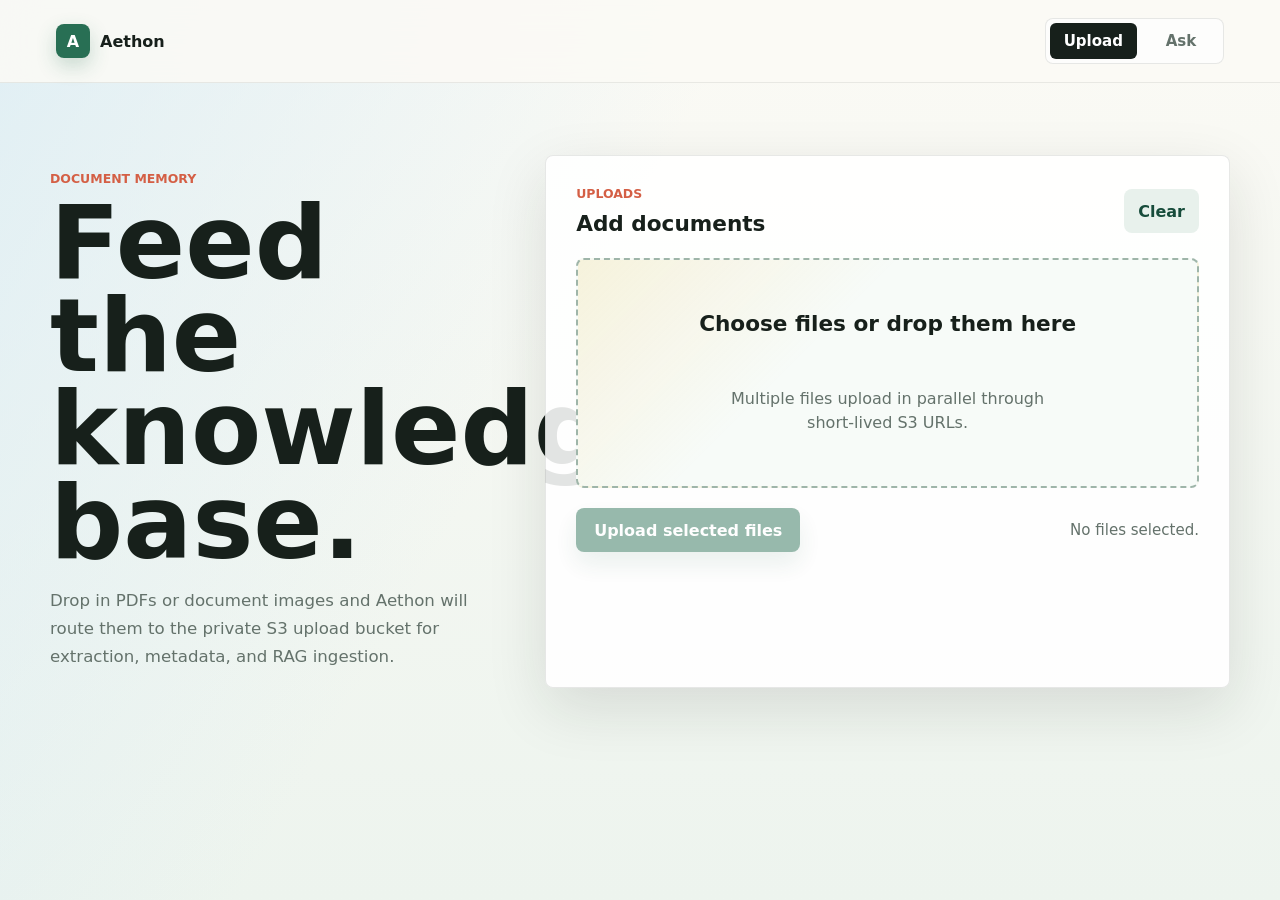
==== Frontend/index.html @ bca4137b "Add frontend" ====
<!doctype html>
<html lang="en">
  <head>
    <meta charset="utf-8">
    <meta name="viewport" content="width=device-width, initial-scale=1">
    <title>Aethon Uploads</title>
    <link rel="stylesheet" href="styles.css">
    <script src="config.js" defer></script>
    <script src="app.js" defer></script>
  </head>
  <body data-page="upload">
    <header class="topbar">
      <a class="brand" href="index.html" aria-label="Aethon uploads">
        <span class="brand-mark">A</span>
        <span>Aethon</span>
      </a>
      <nav class="nav" aria-label="Primary">
        <a class="nav-link active" href="index.html">Upload</a>
        <a class="nav-link" href="chat.html">Ask</a>
      </nav>
    </header>

    <main class="workspace upload-workspace">
      <section class="intro-panel">
        <p class="eyebrow">Document memory</p>
        <h1>Feed the knowledge base.</h1>
        <p class="lede">Drop in PDFs or document images and Aethon will route them to the private S3 upload bucket for extraction, metadata, and RAG ingestion.</p>
      </section>

      <section class="tool-panel" aria-labelledby="upload-heading">
        <div class="panel-head">
          <div>
            <p class="eyebrow">Uploads</p>
            <h2 id="upload-heading">Add documents</h2>
          </div>
          <button class="ghost-button" id="clearUploadsButton" type="button">Clear</button>
        </div>

        <label class="dropzone" id="dropzone">
          <input id="fileInput" type="file" multiple>
          <span class="drop-title">Choose files or drop them here</span>
          <span class="drop-copy">Multiple files upload in parallel through short-lived S3 URLs.</span>
        </label>

        <div class="upload-actions">
          <button class="primary-button" id="uploadButton" type="button" disabled>Upload selected files</button>
          <p class="status-line" id="uploadStatus">No files selected.</p>
        </div>

        <div class="file-list" id="fileList" aria-live="polite"></div>
      </section>
    </main>
  </body>
</html>
---- Frontend/styles.css ----
:root {
  --ink: #17201b;
  --muted: #64726b;
  --line: #d7ded8;
  --paper: #fbfaf5;
  --panel: #ffffff;
  --leaf: #286f54;
  --leaf-dark: #174c3b;
  --coral: #d45f45;
  --sky: #d9ecf4;
  --amber: #f4c95d;
  --shadow: 0 20px 60px rgba(23, 32, 27, 0.12);
}

* {
  box-sizing: border-box;
}

body {
  margin: 0;
  min-height: 100vh;
  color: var(--ink);
  background:
    linear-gradient(120deg, rgba(217, 236, 244, 0.78), transparent 42%),
    linear-gradient(180deg, var(--paper), #edf4ee);
  font-family: Inter, ui-sans-serif, system-ui, -apple-system, BlinkMacSystemFont, "Segoe UI", sans-serif;
}

button,
input,
textarea {
  font: inherit;
}

a {
  color: inherit;
  text-decoration: none;
}

.topbar {
  position: sticky;
  top: 0;
  z-index: 10;
  display: flex;
  align-items: center;
  justify-content: space-between;
  gap: 24px;
  padding: 18px clamp(18px, 5vw, 56px);
  border-bottom: 1px solid rgba(23, 32, 27, 0.08);
  background: rgba(251, 250, 245, 0.88);
  backdrop-filter: blur(18px);
}

.brand,
.nav {
  display: flex;
  align-items: center;
}

.brand {
  gap: 10px;
  font-weight: 800;
}

.brand-mark {
  display: grid;
  width: 34px;
  height: 34px;
  place-items: center;
  border-radius: 8px;
  color: #ffffff;
  background: var(--leaf);
  box-shadow: 0 8px 20px rgba(40, 111, 84, 0.24);
}

.nav {
  gap: 6px;
  padding: 4px;
  border: 1px solid rgba(23, 32, 27, 0.1);
  border-radius: 8px;
  background: rgba(255, 255, 255, 0.72);
}

.nav-link {
  min-width: 76px;
  padding: 9px 14px;
  border-radius: 6px;
  color: var(--muted);
  font-size: 0.94rem;
  font-weight: 700;
  text-align: center;
}

.nav-link.active {
  color: #ffffff;
  background: var(--ink);
}

.workspace {
  display: grid;
  grid-template-columns: minmax(240px, 0.85fr) minmax(320px, 1.35fr);
  gap: clamp(24px, 5vw, 64px);
  width: min(1180px, calc(100% - 36px));
  margin: 0 auto;
  padding: clamp(34px, 6vw, 72px) 0;
}

.intro-panel {
  align-self: start;
  padding-top: 16px;
}

.eyebrow {
  margin: 0 0 10px;
  color: var(--coral);
  font-size: 0.78rem;
  font-weight: 800;
  letter-spacing: 0;
  text-transform: uppercase;
}

h1,
h2,
p {
  margin-top: 0;
}

h1 {
  max-width: 10ch;
  margin-bottom: 18px;
  font-size: clamp(3rem, 8vw, 6.8rem);
  line-height: 0.91;
}

h2 {
  margin-bottom: 0;
  font-size: 1.35rem;
}

.lede {
  max-width: 440px;
  color: var(--muted);
  font-size: 1.04rem;
  line-height: 1.7;
}

.tool-panel,
.chat-panel {
  min-width: 0;
  border: 1px solid rgba(23, 32, 27, 0.1);
  border-radius: 8px;
  background: rgba(255, 255, 255, 0.88);
  box-shadow: var(--shadow);
}

.tool-panel {
  padding: clamp(18px, 4vw, 30px);
}

.chat-panel {
  display: grid;
  grid-template-rows: auto minmax(360px, 58vh) auto;
  overflow: hidden;
}

.panel-head {
  display: flex;
  align-items: center;
  justify-content: space-between;
  gap: 16px;
  margin-bottom: 22px;
}

.chat-panel .panel-head {
  padding: clamp(18px, 4vw, 28px) clamp(18px, 4vw, 30px) 0;
}

.ghost-button,
.primary-button {
  min-height: 44px;
  border: 0;
  border-radius: 8px;
  cursor: pointer;
  font-weight: 800;
}

.ghost-button {
  padding: 0 14px;
  color: var(--leaf-dark);
  background: #e8f1ec;
}

.primary-button {
  padding: 0 18px;
  color: #ffffff;
  background: var(--leaf);
  box-shadow: 0 12px 24px rgba(40, 111, 84, 0.2);
}

.primary-button:disabled,
.ghost-button:disabled {
  cursor: not-allowed;
  opacity: 0.48;
}

.dropzone {
  display: grid;
  min-height: 230px;
  place-items: center;
  padding: 30px;
  border: 2px dashed #9eb5a9;
  border-radius: 8px;
  background:
    linear-gradient(135deg, rgba(244, 201, 93, 0.18), transparent 38%),
    #f7fbf8;
  text-align: center;
  cursor: pointer;
  transition: border-color 160ms ease, transform 160ms ease, background 160ms ease;
}

.dropzone.dragging {
  border-color: var(--leaf);
  background: #eef8f1;
  transform: translateY(-2px);
}

.dropzone input {
  position: absolute;
  width: 1px;
  height: 1px;
  overflow: hidden;
  clip: rect(0, 0, 0, 0);
}

.drop-title,
.drop-copy {
  display: block;
}

.drop-title {
  margin-bottom: 8px;
  font-size: 1.35rem;
  font-weight: 850;
}

.drop-copy {
  max-width: 340px;
  color: var(--muted);
  line-height: 1.5;
}

.upload-actions {
  display: flex;
  align-items: center;
  justify-content: space-between;
  gap: 16px;
  margin: 20px 0;
}

.status-line {
  margin: 0;
  color: var(--muted);
  font-size: 0.94rem;
  text-align: right;
}

.file-list {
  display: grid;
  gap: 10px;
}

.file-row {
  display: grid;
  grid-template-columns: 1fr auto;
  gap: 16px;
  align-items: center;
  padding: 14px;
  border: 1px solid var(--line);
  border-radius: 8px;
  background: #ffffff;
}

.file-name {
  margin-bottom: 4px;
  overflow-wrap: anywhere;
  font-weight: 750;
}

.file-meta {
  color: var(--muted);
  font-size: 0.88rem;
}

.pill {
  min-width: 92px;
  padding: 7px 10px;
  border-radius: 999px;
  color: var(--leaf-dark);
  background: #e8f1ec;
  font-size: 0.8rem;
  font-weight: 850;
  text-align: center;
}

.pill.error {
  color: #8b2c1d;
  background: #ffe4dd;
}

.pill.done {
  color: #ffffff;
  background: var(--leaf);
}

.messages {
  display: flex;
  flex-direction: column;
  gap: 14px;
  overflow-y: auto;
  padding: 18px clamp(18px, 4vw, 30px);
}

.message {
  max-width: min(720px, 88%);
  padding: 14px 16px;
  border-radius: 8px;
  line-height: 1.58;
}

.message p {
  margin-bottom: 0;
  white-space: pre-wrap;
}

.message.user {
  align-self: flex-end;
  color: #ffffff;
  background: var(--leaf);
}

.message.assistant {
  align-self: flex-start;
  border: 1px solid var(--line);
  background: #ffffff;
}

.citations {
  display: grid;
  gap: 8px;
  margin-top: 12px;
}

.citation {
  padding: 10px;
  border-left: 3px solid var(--amber);
  color: var(--muted);
  background: #fffaf0;
  font-size: 0.86rem;
}

.composer {
  display: grid;
  grid-template-columns: 1fr auto;
  gap: 12px;
  padding: 16px clamp(18px, 4vw, 30px) clamp(18px, 4vw, 30px);
  border-top: 1px solid rgba(23, 32, 27, 0.08);
  background: rgba(255, 255, 255, 0.92);
}

.composer textarea {
  width: 100%;
  min-height: 68px;
  max-height: 160px;
  resize: vertical;
  border: 1px solid var(--line);
  border-radius: 8px;
  padding: 13px 14px;
  color: var(--ink);
  background: #ffffff;
}

.composer textarea:focus,
.dropzone:focus-within {
  outline: 3px solid rgba(40, 111, 84, 0.18);
  outline-offset: 2px;
}

.sr-only {
  position: absolute;
  width: 1px;
  height: 1px;
  padding: 0;
  margin: -1px;
  overflow: hidden;
  clip: rect(0, 0, 0, 0);
  white-space: nowrap;
  border: 0;
}

@media (max-width: 820px) {
  .workspace {
    grid-template-columns: 1fr;
    padding-top: 28px;
  }

  h1 {
    max-width: 12ch;
    font-size: clamp(2.8rem, 16vw, 4.8rem);
  }

  .topbar,
  .upload-actions,
  .composer {
    align-items: stretch;
  }

  .upload-actions,
  .composer {
    grid-template-columns: 1fr;
    flex-direction: column;
  }

  .status-line {
    text-align: left;
  }

  .chat-panel {
    grid-template-rows: auto minmax(320px, 56vh) auto;
  }

  .message {
    max-width: 100%;
  }
}

@media (max-width: 520px) {
  .topbar {
    padding: 14px 14px;
  }

  .brand span:last-child {
    display: none;
  }

  .nav-link {
    min-width: 68px;
    padding-inline: 10px;
  }

  .file-row {
    grid-template-columns: 1fr;
  }

  .pill {
    justify-self: start;
  }
}
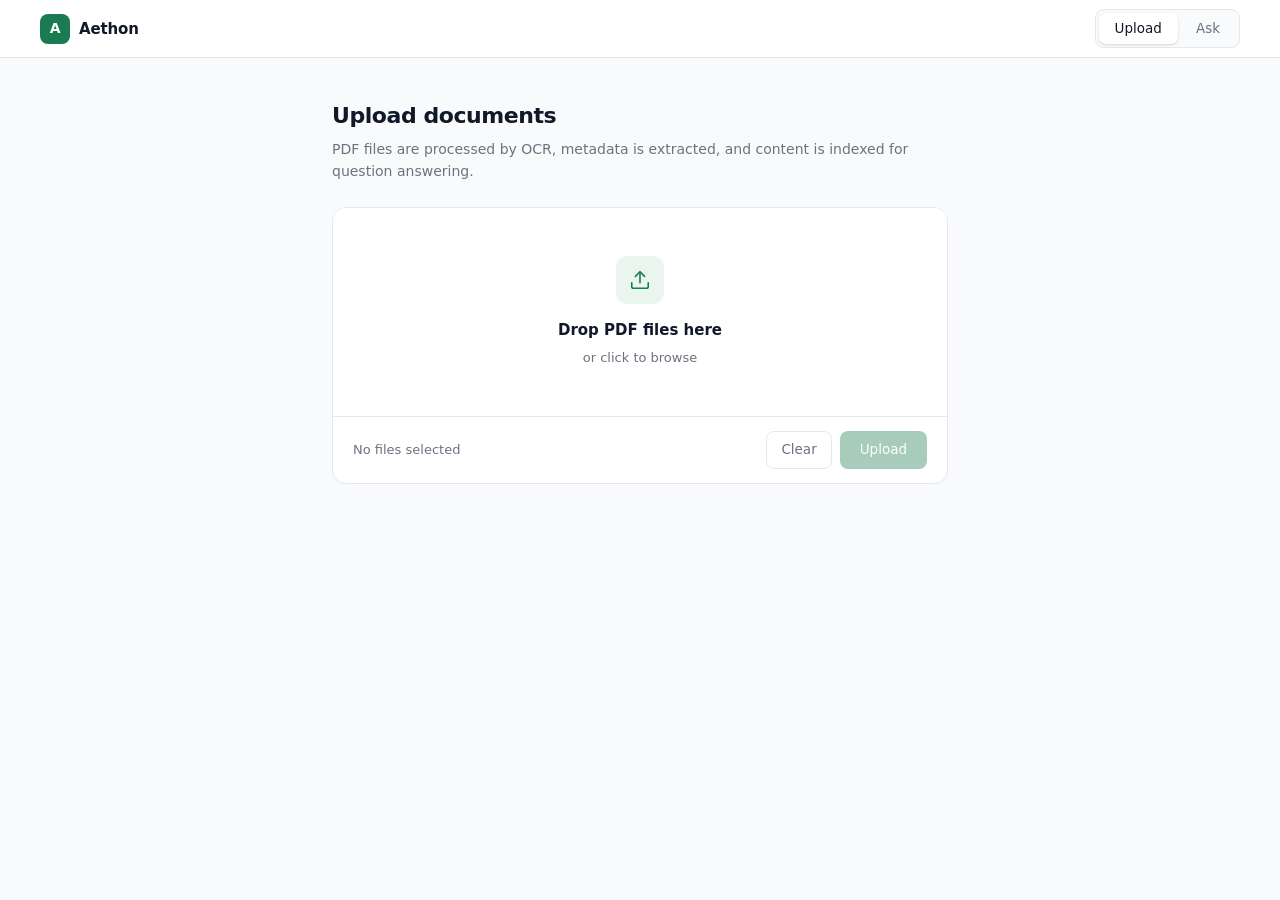
==== commit 927c90c1: "update UI" ====
--- a/Frontend/index.html
+++ b/Frontend/index.html
@@ -3,16 +3,16 @@
   <head>
     <meta charset="utf-8">
     <meta name="viewport" content="width=device-width, initial-scale=1">
-    <title>Aethon Uploads</title>
+    <title>Aethon · Upload</title>
     <link rel="stylesheet" href="styles.css">
     <script src="config.js" defer></script>
     <script src="app.js" defer></script>
   </head>
   <body data-page="upload">
     <header class="topbar">
-      <a class="brand" href="index.html" aria-label="Aethon uploads">
+      <a class="brand" href="index.html" aria-label="Aethon home">
         <span class="brand-mark">A</span>
-        <span>Aethon</span>
+        <span class="brand-name">Aethon</span>
       </a>
       <nav class="nav" aria-label="Primary">
         <a class="nav-link active" href="index.html">Upload</a>
@@ -20,35 +20,36 @@
       </nav>
     </header>
 
-    <main class="workspace upload-workspace">
-      <section class="intro-panel">
-        <p class="eyebrow">Document memory</p>
-        <h1>Feed the knowledge base.</h1>
-        <p class="lede">Drop in PDFs or document images and Aethon will route them to the private S3 upload bucket for extraction, metadata, and RAG ingestion.</p>
-      </section>
+    <main class="page upload-page">
+      <div class="page-header">
+        <h1>Upload documents</h1>
+        <p class="page-desc">PDF files are processed by OCR, metadata is extracted, and content is indexed for question answering.</p>
+      </div>
 
-      <section class="tool-panel" aria-labelledby="upload-heading">
-        <div class="panel-head">
-          <div>
-            <p class="eyebrow">Uploads</p>
-            <h2 id="upload-heading">Add documents</h2>
+      <div class="card">
+        <label class="dropzone" id="dropzone">
+          <input id="fileInput" type="file" multiple accept=".pdf">
+          <div class="drop-icon">
+            <svg width="22" height="22" viewBox="0 0 24 24" fill="none" stroke="currentColor" stroke-width="1.75" stroke-linecap="round" stroke-linejoin="round">
+              <path d="M21 15v4a2 2 0 0 1-2 2H5a2 2 0 0 1-2-2v-4"/>
+              <polyline points="17 8 12 3 7 8"/>
+              <line x1="12" y1="3" x2="12" y2="15"/>
+            </svg>
           </div>
-          <button class="ghost-button" id="clearUploadsButton" type="button">Clear</button>
-        </div>
-
-        <label class="dropzone" id="dropzone">
-          <input id="fileInput" type="file" multiple>
-          <span class="drop-title">Choose files or drop them here</span>
-          <span class="drop-copy">Multiple files upload in parallel through short-lived S3 URLs.</span>
+          <span class="drop-title">Drop PDF files here</span>
+          <span class="drop-hint">or click to browse</span>
         </label>
 
-        <div class="upload-actions">
-          <button class="primary-button" id="uploadButton" type="button" disabled>Upload selected files</button>
-          <p class="status-line" id="uploadStatus">No files selected.</p>
+        <div class="file-list" id="fileList" aria-live="polite"></div>
+
+        <div class="upload-footer">
+          <span class="status-line" id="uploadStatus">No files selected</span>
+          <div class="upload-actions">
+            <button class="btn-ghost" id="clearUploadsButton" type="button">Clear</button>
+            <button class="btn-primary" id="uploadButton" type="button" disabled>Upload</button>
+          </div>
         </div>
-
-        <div class="file-list" id="fileList" aria-live="polite"></div>
-      </section>
+      </div>
     </main>
   </body>
 </html>
--- a/Frontend/styles.css
+++ b/Frontend/styles.css
@@ -1,227 +1,187 @@
 :root {
-  --ink: #17201b;
-  --muted: #64726b;
-  --line: #d7ded8;
-  --paper: #fbfaf5;
-  --panel: #ffffff;
-  --leaf: #286f54;
-  --leaf-dark: #174c3b;
-  --coral: #d45f45;
-  --sky: #d9ecf4;
-  --amber: #f4c95d;
-  --shadow: 0 20px 60px rgba(23, 32, 27, 0.12);
-}
-
-* {
-  box-sizing: border-box;
-}
+  --ink: #111827;
+  --muted: #6b7280;
+  --subtle: #9ca3af;
+  --line: #e5e7eb;
+  --bg: #f9fafb;
+  --surface: #ffffff;
+  --brand: #1a7a52;
+  --brand-light: #eaf5ef;
+  --brand-dark: #145c3d;
+  --danger: #dc2626;
+  --danger-light: #fee2e2;
+  --topbar-h: 58px;
+}
+
+*, *::before, *::after { box-sizing: border-box; }
 
 body {
   margin: 0;
-  min-height: 100vh;
   color: var(--ink);
-  background:
-    linear-gradient(120deg, rgba(217, 236, 244, 0.78), transparent 42%),
-    linear-gradient(180deg, var(--paper), #edf4ee);
+  background: var(--bg);
   font-family: Inter, ui-sans-serif, system-ui, -apple-system, BlinkMacSystemFont, "Segoe UI", sans-serif;
-}
-
-button,
-input,
-textarea {
-  font: inherit;
-}
-
-a {
-  color: inherit;
-  text-decoration: none;
-}
+  font-size: 15px;
+  line-height: 1.6;
+  -webkit-font-smoothing: antialiased;
+}
+
+button, input, textarea { font: inherit; }
+a { color: inherit; text-decoration: none; }
+h1, h2, p { margin: 0; }
+
+/* ── Topbar ────────────────────────────────────── */
 
 .topbar {
   position: sticky;
   top: 0;
-  z-index: 10;
+  z-index: 100;
+  height: var(--topbar-h);
   display: flex;
   align-items: center;
   justify-content: space-between;
-  gap: 24px;
-  padding: 18px clamp(18px, 5vw, 56px);
-  border-bottom: 1px solid rgba(23, 32, 27, 0.08);
-  background: rgba(251, 250, 245, 0.88);
-  backdrop-filter: blur(18px);
-}
-
-.brand,
-.nav {
-  display: flex;
-  align-items: center;
+  padding: 0 clamp(16px, 4vw, 40px);
+  background: var(--surface);
+  border-bottom: 1px solid var(--line);
 }
 
 .brand {
-  gap: 10px;
-  font-weight: 800;
+  display: flex;
+  align-items: center;
+  gap: 9px;
+  font-size: 15px;
+  font-weight: 700;
+  letter-spacing: -0.01em;
 }
 
 .brand-mark {
+  width: 30px;
+  height: 30px;
   display: grid;
-  width: 34px;
-  height: 34px;
   place-items: center;
   border-radius: 8px;
-  color: #ffffff;
-  background: var(--leaf);
-  box-shadow: 0 8px 20px rgba(40, 111, 84, 0.24);
+  background: var(--brand);
+  color: #fff;
+  font-size: 14px;
+  font-weight: 800;
 }
 
 .nav {
-  gap: 6px;
-  padding: 4px;
-  border: 1px solid rgba(23, 32, 27, 0.1);
-  border-radius: 8px;
-  background: rgba(255, 255, 255, 0.72);
+  display: flex;
+  gap: 2px;
+  padding: 3px;
+  border: 1px solid var(--line);
+  border-radius: 9px;
+  background: var(--bg);
 }
 
 .nav-link {
-  min-width: 76px;
-  padding: 9px 14px;
-  border-radius: 6px;
-  color: var(--muted);
-  font-size: 0.94rem;
-  font-weight: 700;
-  text-align: center;
+  padding: 5px 16px;
+  border-radius: 7px;
+  font-size: 13.5px;
+  font-weight: 500;
+  color: var(--muted);
+  transition: color 120ms, background 120ms, box-shadow 120ms;
 }
 
 .nav-link.active {
-  color: #ffffff;
-  background: var(--ink);
-}
-
-.workspace {
-  display: grid;
-  grid-template-columns: minmax(240px, 0.85fr) minmax(320px, 1.35fr);
-  gap: clamp(24px, 5vw, 64px);
-  width: min(1180px, calc(100% - 36px));
-  margin: 0 auto;
-  padding: clamp(34px, 6vw, 72px) 0;
-}
-
-.intro-panel {
-  align-self: start;
-  padding-top: 16px;
-}
-
-.eyebrow {
-  margin: 0 0 10px;
-  color: var(--coral);
-  font-size: 0.78rem;
-  font-weight: 800;
-  letter-spacing: 0;
-  text-transform: uppercase;
-}
-
-h1,
-h2,
-p {
-  margin-top: 0;
-}
-
-h1 {
-  max-width: 10ch;
-  margin-bottom: 18px;
-  font-size: clamp(3rem, 8vw, 6.8rem);
-  line-height: 0.91;
-}
-
-h2 {
-  margin-bottom: 0;
-  font-size: 1.35rem;
-}
-
-.lede {
-  max-width: 440px;
-  color: var(--muted);
-  font-size: 1.04rem;
-  line-height: 1.7;
-}
-
-.tool-panel,
-.chat-panel {
-  min-width: 0;
-  border: 1px solid rgba(23, 32, 27, 0.1);
-  border-radius: 8px;
-  background: rgba(255, 255, 255, 0.88);
-  box-shadow: var(--shadow);
-}
-
-.tool-panel {
-  padding: clamp(18px, 4vw, 30px);
-}
-
-.chat-panel {
-  display: grid;
-  grid-template-rows: auto minmax(360px, 58vh) auto;
-  overflow: hidden;
-}
-
-.panel-head {
-  display: flex;
-  align-items: center;
-  justify-content: space-between;
-  gap: 16px;
-  margin-bottom: 22px;
-}
-
-.chat-panel .panel-head {
-  padding: clamp(18px, 4vw, 28px) clamp(18px, 4vw, 30px) 0;
-}
-
-.ghost-button,
-.primary-button {
-  min-height: 44px;
+  background: var(--surface);
+  color: var(--ink);
+  box-shadow: 0 1px 3px rgba(0, 0, 0, 0.1), 0 1px 2px rgba(0, 0, 0, 0.06);
+}
+
+/* ── Buttons ───────────────────────────────────── */
+
+.btn-primary,
+.btn-ghost,
+.btn-send {
+  display: inline-flex;
+  align-items: center;
+  justify-content: center;
   border: 0;
   border-radius: 8px;
   cursor: pointer;
-  font-weight: 800;
-}
-
-.ghost-button {
-  padding: 0 14px;
-  color: var(--leaf-dark);
-  background: #e8f1ec;
-}
-
-.primary-button {
-  padding: 0 18px;
-  color: #ffffff;
-  background: var(--leaf);
-  box-shadow: 0 12px 24px rgba(40, 111, 84, 0.2);
-}
-
-.primary-button:disabled,
-.ghost-button:disabled {
+  transition: opacity 130ms, transform 80ms;
+}
+
+.btn-primary {
+  padding: 8px 20px;
+  background: var(--brand);
+  color: #fff;
+  font-size: 13.5px;
+  font-weight: 500;
+}
+
+.btn-primary:hover { opacity: 0.88; }
+.btn-primary:active { transform: scale(0.97); }
+
+.btn-ghost {
+  padding: 7px 14px;
+  background: transparent;
+  color: var(--muted);
+  font-size: 13.5px;
+  font-weight: 500;
+  border: 1px solid var(--line);
+}
+
+.btn-ghost:hover { background: var(--bg); color: var(--ink); }
+
+.btn-primary:disabled,
+.btn-ghost:disabled {
+  opacity: 0.38;
   cursor: not-allowed;
-  opacity: 0.48;
-}
+}
+
+/* ── Upload page ───────────────────────────────── */
+
+.page {
+  max-width: 680px;
+  margin: 0 auto;
+  padding: 40px clamp(16px, 4vw, 32px) 80px;
+}
+
+.page-header {
+  margin-bottom: 24px;
+}
+
+.page-header h1 {
+  font-size: 22px;
+  font-weight: 700;
+  letter-spacing: -0.02em;
+  margin-bottom: 6px;
+}
+
+.page-desc {
+  font-size: 14px;
+  color: var(--muted);
+  line-height: 1.55;
+}
+
+.card {
+  background: var(--surface);
+  border: 1px solid var(--line);
+  border-radius: 14px;
+  overflow: hidden;
+}
+
+/* Drop zone */
 
 .dropzone {
-  display: grid;
-  min-height: 230px;
-  place-items: center;
-  padding: 30px;
-  border: 2px dashed #9eb5a9;
-  border-radius: 8px;
-  background:
-    linear-gradient(135deg, rgba(244, 201, 93, 0.18), transparent 38%),
-    #f7fbf8;
+  display: flex;
+  flex-direction: column;
+  align-items: center;
+  justify-content: center;
+  gap: 6px;
+  padding: 48px 32px;
+  border-bottom: 1px solid var(--line);
   text-align: center;
   cursor: pointer;
-  transition: border-color 160ms ease, transform 160ms ease, background 160ms ease;
-}
-
+  background: var(--surface);
+  transition: background 140ms;
+}
+
+.dropzone:hover,
 .dropzone.dragging {
-  border-color: var(--leaf);
-  background: #eef8f1;
-  transform: translateY(-2px);
+  background: var(--brand-light);
 }
 
 .dropzone input {
@@ -232,158 +192,346 @@
   clip: rect(0, 0, 0, 0);
 }
 
-.drop-title,
-.drop-copy {
-  display: block;
+.drop-icon {
+  width: 48px;
+  height: 48px;
+  display: grid;
+  place-items: center;
+  border-radius: 12px;
+  background: var(--brand-light);
+  color: var(--brand);
+  margin-bottom: 8px;
+  transition: background 140ms, color 140ms;
+}
+
+.dropzone:hover .drop-icon,
+.dropzone.dragging .drop-icon {
+  background: var(--brand);
+  color: #fff;
 }
 
 .drop-title {
-  margin-bottom: 8px;
-  font-size: 1.35rem;
-  font-weight: 850;
-}
-
-.drop-copy {
-  max-width: 340px;
-  color: var(--muted);
-  line-height: 1.5;
+  font-size: 15px;
+  font-weight: 600;
+  color: var(--ink);
+}
+
+.drop-hint {
+  font-size: 13px;
+  color: var(--muted);
+}
+
+/* File list */
+
+.file-list {
+  display: flex;
+  flex-direction: column;
+}
+
+.file-row {
+  display: flex;
+  align-items: center;
+  gap: 12px;
+  padding: 12px 20px;
+  border-bottom: 1px solid var(--line);
+}
+
+.file-row:last-child {
+  border-bottom: 0;
+}
+
+.file-icon {
+  width: 34px;
+  height: 34px;
+  display: grid;
+  place-items: center;
+  border-radius: 8px;
+  background: var(--bg);
+  color: var(--subtle);
+  flex-shrink: 0;
+}
+
+.file-info {
+  flex: 1;
+  min-width: 0;
+}
+
+.file-name {
+  font-size: 14px;
+  font-weight: 500;
+  white-space: nowrap;
+  overflow: hidden;
+  text-overflow: ellipsis;
+}
+
+.file-meta {
+  font-size: 12px;
+  color: var(--muted);
+  margin-top: 1px;
+}
+
+.pill {
+  font-size: 12px;
+  font-weight: 500;
+  padding: 3px 10px;
+  border-radius: 999px;
+  white-space: nowrap;
+  background: var(--bg);
+  color: var(--muted);
+  border: 1px solid var(--line);
+  flex-shrink: 0;
+}
+
+.pill.done {
+  background: var(--brand-light);
+  color: var(--brand-dark);
+  border-color: transparent;
+}
+
+.pill.error {
+  background: var(--danger-light);
+  color: var(--danger);
+  border-color: transparent;
+}
+
+/* Footer */
+
+.upload-footer {
+  display: flex;
+  align-items: center;
+  justify-content: space-between;
+  gap: 12px;
+  padding: 14px 20px;
 }
 
 .upload-actions {
   display: flex;
-  align-items: center;
+  gap: 8px;
+  flex-shrink: 0;
+}
+
+.status-line {
+  font-size: 13px;
+  color: var(--muted);
+}
+
+/* ── Chat page ─────────────────────────────────── */
+
+.chat-layout {
+  display: flex;
+  flex-direction: column;
+  height: calc(100dvh - var(--topbar-h));
+  max-width: 860px;
+  margin: 0 auto;
+  width: 100%;
+}
+
+.chat-header {
+  display: flex;
+  align-items: flex-start;
   justify-content: space-between;
   gap: 16px;
-  margin: 20px 0;
-}
-
-.status-line {
-  margin: 0;
-  color: var(--muted);
-  font-size: 0.94rem;
-  text-align: right;
-}
-
-.file-list {
-  display: grid;
-  gap: 10px;
-}
-
-.file-row {
-  display: grid;
-  grid-template-columns: 1fr auto;
-  gap: 16px;
-  align-items: center;
-  padding: 14px;
-  border: 1px solid var(--line);
-  border-radius: 8px;
-  background: #ffffff;
-}
-
-.file-name {
-  margin-bottom: 4px;
-  overflow-wrap: anywhere;
-  font-weight: 750;
-}
-
-.file-meta {
-  color: var(--muted);
-  font-size: 0.88rem;
-}
-
-.pill {
-  min-width: 92px;
-  padding: 7px 10px;
-  border-radius: 999px;
-  color: var(--leaf-dark);
-  background: #e8f1ec;
-  font-size: 0.8rem;
-  font-weight: 850;
-  text-align: center;
-}
-
-.pill.error {
-  color: #8b2c1d;
-  background: #ffe4dd;
-}
-
-.pill.done {
-  color: #ffffff;
-  background: var(--leaf);
-}
+  padding: 24px clamp(16px, 4vw, 40px) 12px;
+  flex-shrink: 0;
+  border-bottom: 1px solid var(--line);
+}
+
+.chat-header h1 {
+  font-size: 18px;
+  font-weight: 700;
+  letter-spacing: -0.02em;
+  margin-bottom: 2px;
+}
+
+/* Messages */
 
 .messages {
-  display: flex;
-  flex-direction: column;
-  gap: 14px;
+  flex: 1;
   overflow-y: auto;
-  padding: 18px clamp(18px, 4vw, 30px);
+  padding: 24px clamp(16px, 4vw, 40px);
+  display: flex;
+  flex-direction: column;
+  gap: 20px;
 }
 
 .message {
-  max-width: min(720px, 88%);
-  padding: 14px 16px;
-  border-radius: 8px;
-  line-height: 1.58;
-}
-
-.message p {
-  margin-bottom: 0;
-  white-space: pre-wrap;
+  display: flex;
+  flex-direction: column;
+  max-width: min(620px, 92%);
 }
 
 .message.user {
   align-self: flex-end;
-  color: #ffffff;
-  background: var(--leaf);
+  align-items: flex-end;
 }
 
 .message.assistant {
   align-self: flex-start;
-  border: 1px solid var(--line);
-  background: #ffffff;
-}
+}
+
+.message-bubble {
+  padding: 11px 15px;
+  border-radius: 14px;
+  font-size: 15px;
+  line-height: 1.65;
+}
+
+.message-bubble p {
+  margin: 0;
+  white-space: pre-wrap;
+}
+
+.message.user .message-bubble {
+  background: var(--brand);
+  color: #fff;
+  border-radius: 14px 14px 4px 14px;
+}
+
+.message.assistant .message-bubble {
+  background: var(--surface);
+  border: 1px solid var(--line);
+  border-radius: 4px 14px 14px 14px;
+}
+
+/* Typing animation */
+
+.typing-dots {
+  display: inline-flex;
+  align-items: center;
+  gap: 4px;
+  height: 20px;
+  padding: 0 2px;
+}
+
+.typing-dots span {
+  width: 6px;
+  height: 6px;
+  border-radius: 50%;
+  background: var(--subtle);
+  animation: dot-bounce 1.3s ease-in-out infinite;
+}
+
+.typing-dots span:nth-child(2) { animation-delay: 0.18s; }
+.typing-dots span:nth-child(3) { animation-delay: 0.36s; }
+
+@keyframes dot-bounce {
+  0%, 60%, 100% { transform: translateY(0); opacity: 0.5; }
+  30% { transform: translateY(-5px); opacity: 1; }
+}
+
+/* Usage tags */
+
+.usage-bar {
+  display: flex;
+  flex-wrap: wrap;
+  gap: 5px;
+  margin-top: 8px;
+  padding: 0 2px;
+}
+
+.usage-tag {
+  font-size: 11.5px;
+  color: var(--muted);
+  background: var(--bg);
+  border: 1px solid var(--line);
+  border-radius: 6px;
+  padding: 2px 8px;
+  line-height: 1.5;
+}
+
+.usage-tag.filtered {
+  color: var(--brand-dark);
+  background: var(--brand-light);
+  border-color: transparent;
+}
+
+/* Citations */
 
 .citations {
-  display: grid;
-  gap: 8px;
-  margin-top: 12px;
+  display: flex;
+  flex-direction: column;
+  gap: 6px;
+  margin-top: 10px;
 }
 
 .citation {
-  padding: 10px;
-  border-left: 3px solid var(--amber);
-  color: var(--muted);
-  background: #fffaf0;
-  font-size: 0.86rem;
-}
+  font-size: 12.5px;
+  color: var(--muted);
+  background: var(--bg);
+  border-left: 2px solid var(--brand);
+  padding: 7px 11px;
+  border-radius: 0 7px 7px 0;
+  line-height: 1.55;
+}
+
+/* Composer */
 
 .composer {
-  display: grid;
-  grid-template-columns: 1fr auto;
-  gap: 12px;
-  padding: 16px clamp(18px, 4vw, 30px) clamp(18px, 4vw, 30px);
-  border-top: 1px solid rgba(23, 32, 27, 0.08);
-  background: rgba(255, 255, 255, 0.92);
+  flex-shrink: 0;
+  display: flex;
+  align-items: flex-end;
+  gap: 10px;
+  padding: 12px clamp(16px, 4vw, 40px) 20px;
+  background: var(--surface);
+  border-top: 1px solid var(--line);
+}
+
+.composer-wrap {
+  flex: 1;
+  display: flex;
+  flex-direction: column;
+  gap: 4px;
 }
 
 .composer textarea {
   width: 100%;
-  min-height: 68px;
-  max-height: 160px;
-  resize: vertical;
-  border: 1px solid var(--line);
-  border-radius: 8px;
-  padding: 13px 14px;
+  resize: none;
+  border: 1px solid var(--line);
+  border-radius: 12px;
+  padding: 11px 14px;
+  font-size: 15px;
   color: var(--ink);
-  background: #ffffff;
-}
-
-.composer textarea:focus,
-.dropzone:focus-within {
-  outline: 3px solid rgba(40, 111, 84, 0.18);
-  outline-offset: 2px;
-}
+  background: var(--bg);
+  line-height: 1.55;
+  max-height: 140px;
+  overflow-y: auto;
+  outline: none;
+  transition: border-color 150ms, box-shadow 150ms, background 150ms;
+}
+
+.composer textarea:focus {
+  border-color: var(--brand);
+  box-shadow: 0 0 0 3px rgba(26, 122, 82, 0.1);
+  background: var(--surface);
+}
+
+.composer-hint {
+  font-size: 11.5px;
+  color: var(--subtle);
+  padding-left: 2px;
+}
+
+.btn-send {
+  width: 40px;
+  height: 40px;
+  border-radius: 10px;
+  background: var(--brand);
+  color: #fff;
+  border: 0;
+  cursor: pointer;
+  flex-shrink: 0;
+  transition: opacity 130ms, transform 80ms;
+}
+
+.btn-send:hover { opacity: 0.88; }
+.btn-send:active { transform: scale(0.94); }
+
+.btn-send:disabled {
+  opacity: 0.3;
+  cursor: not-allowed;
+}
+
+/* ── Utilities ─────────────────────────────────── */
 
 .sr-only {
   position: absolute;
@@ -397,61 +545,24 @@
   border: 0;
 }
 
-@media (max-width: 820px) {
-  .workspace {
-    grid-template-columns: 1fr;
-    padding-top: 28px;
+/* ── Responsive ────────────────────────────────── */
+
+@media (max-width: 600px) {
+  .brand-name { display: none; }
+
+  .chat-header {
+    padding: 14px 16px 10px;
+    align-items: center;
   }
 
-  h1 {
-    max-width: 12ch;
-    font-size: clamp(2.8rem, 16vw, 4.8rem);
-  }
-
-  .topbar,
-  .upload-actions,
-  .composer {
+  .chat-header h1 { font-size: 16px; }
+
+  .upload-footer {
+    flex-direction: column;
     align-items: stretch;
   }
 
-  .upload-actions,
-  .composer {
-    grid-template-columns: 1fr;
-    flex-direction: column;
+  .upload-actions {
+    justify-content: flex-end;
   }
-
-  .status-line {
-    text-align: left;
-  }
-
-  .chat-panel {
-    grid-template-rows: auto minmax(320px, 56vh) auto;
-  }
-
-  .message {
-    max-width: 100%;
-  }
-}
-
-@media (max-width: 520px) {
-  .topbar {
-    padding: 14px 14px;
-  }
-
-  .brand span:last-child {
-    display: none;
-  }
-
-  .nav-link {
-    min-width: 68px;
-    padding-inline: 10px;
-  }
-
-  .file-row {
-    grid-template-columns: 1fr;
-  }
-
-  .pill {
-    justify-self: start;
-  }
-}
+}
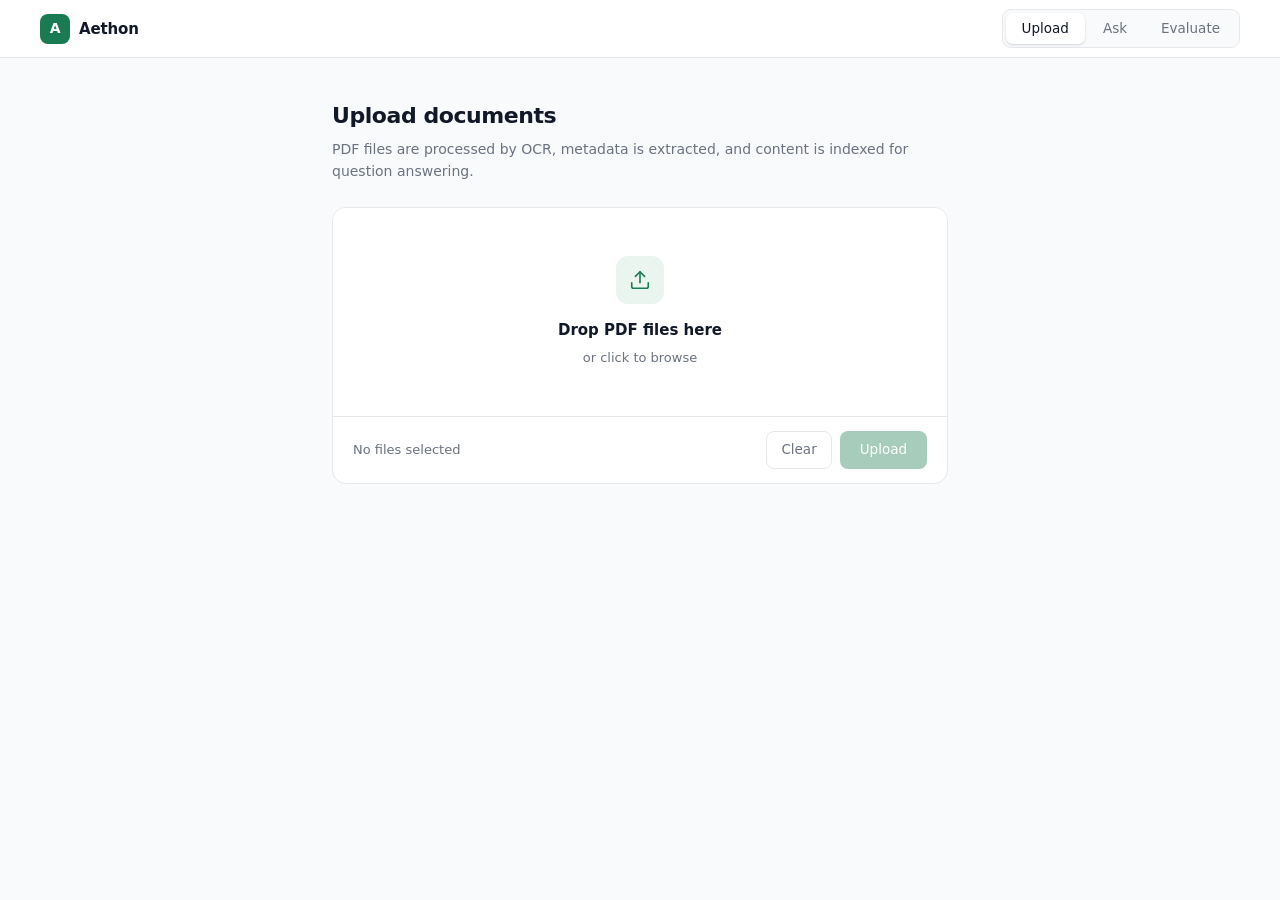
==== commit 4328ad4d: "Add filtered vs unfiltered retrieval evaluation For the research comparison (ambiguous/duplicate doc" ====
--- a/Frontend/index.html
+++ b/Frontend/index.html
@@ -17,6 +17,7 @@
       <nav class="nav" aria-label="Primary">
         <a class="nav-link active" href="index.html">Upload</a>
         <a class="nav-link" href="chat.html">Ask</a>
+        <a class="nav-link" href="eval.html">Evaluate</a>
       </nav>
     </header>
 
--- a/Frontend/styles.css
+++ b/Frontend/styles.css
@@ -531,6 +531,200 @@
   cursor: not-allowed;
 }
 
+/* ── Evaluate page ─────────────────────────────── */
+
+.eval-page {
+  max-width: 1080px;
+}
+
+.eval-form {
+  padding: 20px;
+  display: flex;
+  flex-direction: column;
+  gap: 14px;
+  margin-bottom: 28px;
+}
+
+.field {
+  display: flex;
+  flex-direction: column;
+  gap: 6px;
+}
+
+.field label {
+  font-size: 13px;
+  font-weight: 600;
+  color: var(--ink);
+}
+
+.field-optional {
+  font-weight: 400;
+  color: var(--subtle);
+}
+
+.field textarea,
+.field input[type="text"] {
+  border: 1px solid var(--line);
+  border-radius: 10px;
+  padding: 10px 12px;
+  font-size: 14px;
+  color: var(--ink);
+  background: var(--bg);
+  outline: none;
+  resize: vertical;
+  transition: border-color 150ms, box-shadow 150ms, background 150ms;
+}
+
+.field textarea:focus,
+.field input[type="text"]:focus {
+  border-color: var(--brand);
+  box-shadow: 0 0 0 3px rgba(26, 122, 82, 0.1);
+  background: var(--surface);
+}
+
+.eval-form-footer {
+  display: flex;
+  align-items: center;
+  justify-content: space-between;
+  gap: 12px;
+}
+
+.eval-compare {
+  display: grid;
+  grid-template-columns: 1fr 1fr;
+  gap: 16px;
+  margin-bottom: 32px;
+}
+
+.eval-column {
+  background: var(--surface);
+  border: 1px solid var(--line);
+  border-radius: 14px;
+  padding: 16px 18px;
+  display: flex;
+  flex-direction: column;
+  gap: 10px;
+}
+
+.eval-column-header h2 {
+  font-size: 14px;
+  font-weight: 700;
+  display: flex;
+  align-items: center;
+  gap: 8px;
+}
+
+.tag-baseline,
+.tag-filtered {
+  font-size: 11px;
+  font-weight: 600;
+  padding: 2px 8px;
+  border-radius: 999px;
+  background: var(--bg);
+  color: var(--muted);
+  border: 1px solid var(--line);
+}
+
+.tag-filtered {
+  background: var(--brand-light);
+  color: var(--brand-dark);
+  border-color: transparent;
+}
+
+.eval-stats {
+  display: flex;
+  flex-wrap: wrap;
+  gap: 5px;
+}
+
+.eval-answer {
+  font-size: 14px;
+  line-height: 1.6;
+  white-space: pre-wrap;
+}
+
+.usage-tag.hit {
+  color: var(--brand-dark);
+  background: var(--brand-light);
+  border-color: transparent;
+}
+
+.usage-tag.miss {
+  color: var(--danger);
+  background: var(--danger-light);
+  border-color: transparent;
+}
+
+.eval-history-header {
+  display: flex;
+  align-items: baseline;
+  justify-content: space-between;
+  gap: 12px;
+  margin-bottom: 12px;
+}
+
+.eval-history-header h2 {
+  font-size: 16px;
+  font-weight: 700;
+}
+
+.eval-table-wrap {
+  background: var(--surface);
+  border: 1px solid var(--line);
+  border-radius: 14px;
+  overflow: hidden;
+}
+
+.eval-table {
+  width: 100%;
+  border-collapse: collapse;
+  font-size: 13px;
+}
+
+.eval-table th,
+.eval-table td {
+  text-align: left;
+  padding: 10px 14px;
+  border-bottom: 1px solid var(--line);
+  white-space: nowrap;
+}
+
+.eval-table th:first-child,
+.eval-table td:first-child {
+  white-space: normal;
+  min-width: 220px;
+}
+
+.eval-table th {
+  font-size: 11.5px;
+  font-weight: 600;
+  text-transform: uppercase;
+  letter-spacing: 0.02em;
+  color: var(--muted);
+  background: var(--bg);
+}
+
+.eval-table tbody tr:last-child td {
+  border-bottom: 0;
+}
+
+.eval-table td.hit {
+  color: var(--brand-dark);
+  font-weight: 600;
+}
+
+.eval-table td.miss {
+  color: var(--danger);
+  font-weight: 600;
+}
+
+.empty-state {
+  padding: 24px;
+  text-align: center;
+  font-size: 13.5px;
+  color: var(--muted);
+}
+
 /* ── Utilities ─────────────────────────────────── */
 
 .sr-only {
@@ -565,4 +759,8 @@
   .upload-actions {
     justify-content: flex-end;
   }
-}
+
+  .eval-compare {
+    grid-template-columns: 1fr;
+  }
+}
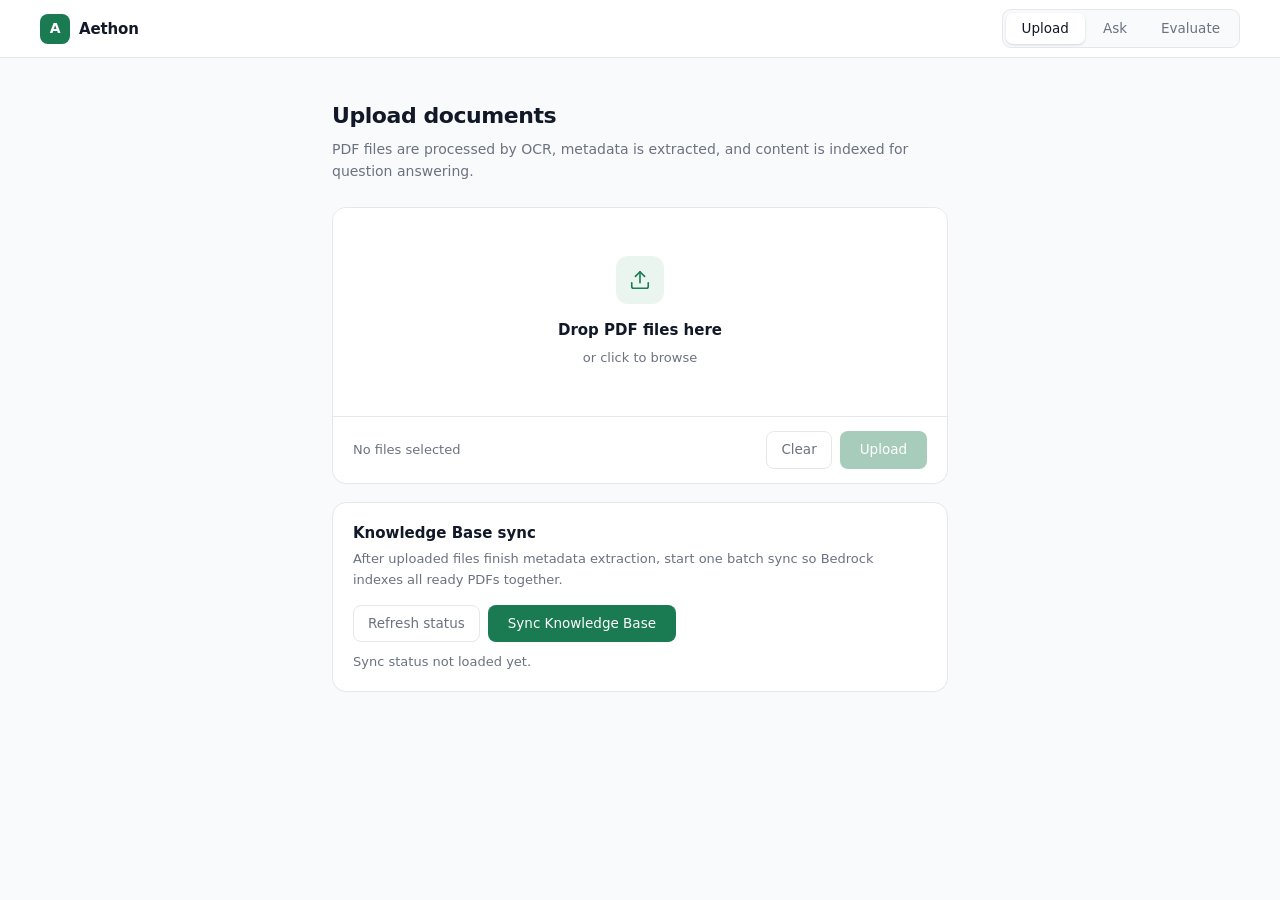
==== commit 7cdc6527: "Add batch Knowledge Base sync flow" ====
--- a/Frontend/index.html
+++ b/Frontend/index.html
@@ -51,6 +51,18 @@
           </div>
         </div>
       </div>
+
+      <div class="card sync-card">
+        <div class="sync-copy">
+          <h2>Knowledge Base sync</h2>
+          <p>After uploaded files finish metadata extraction, start one batch sync so Bedrock indexes all ready PDFs together.</p>
+        </div>
+        <div class="sync-actions">
+          <button class="btn-ghost" id="refreshSyncButton" type="button">Refresh status</button>
+          <button class="btn-primary" id="syncButton" type="button">Sync Knowledge Base</button>
+        </div>
+        <div class="sync-status" id="syncStatus">Sync status not loaded yet.</div>
+      </div>
     </main>
   </body>
 </html>
--- a/Frontend/styles.css
+++ b/Frontend/styles.css
@@ -315,6 +315,30 @@
   color: var(--muted);
 }
 
+.sync-card {
+  margin-top: 18px;
+  padding: 18px 20px;
+}
+
+.sync-copy h2 {
+  font-size: 15px;
+  font-weight: 700;
+  margin-bottom: 4px;
+}
+
+.sync-copy p,
+.sync-status {
+  font-size: 13px;
+  color: var(--muted);
+}
+
+.sync-actions {
+  display: flex;
+  gap: 8px;
+  margin: 14px 0 10px;
+  flex-wrap: wrap;
+}
+
 /* ── Chat page ─────────────────────────────────── */
 
 .chat-layout {
@@ -657,15 +681,25 @@
 
 .eval-history-header {
   display: flex;
-  align-items: baseline;
-  justify-content: space-between;
-  gap: 12px;
+  align-items: center;
+  flex-wrap: wrap;
+  gap: 10px 12px;
   margin-bottom: 12px;
 }
 
 .eval-history-header h2 {
   font-size: 16px;
   font-weight: 700;
+}
+
+.eval-history-spacer {
+  flex: 1;
+}
+
+.eval-history-actions {
+  display: flex;
+  gap: 8px;
+  flex-shrink: 0;
 }
 
 .eval-table-wrap {
